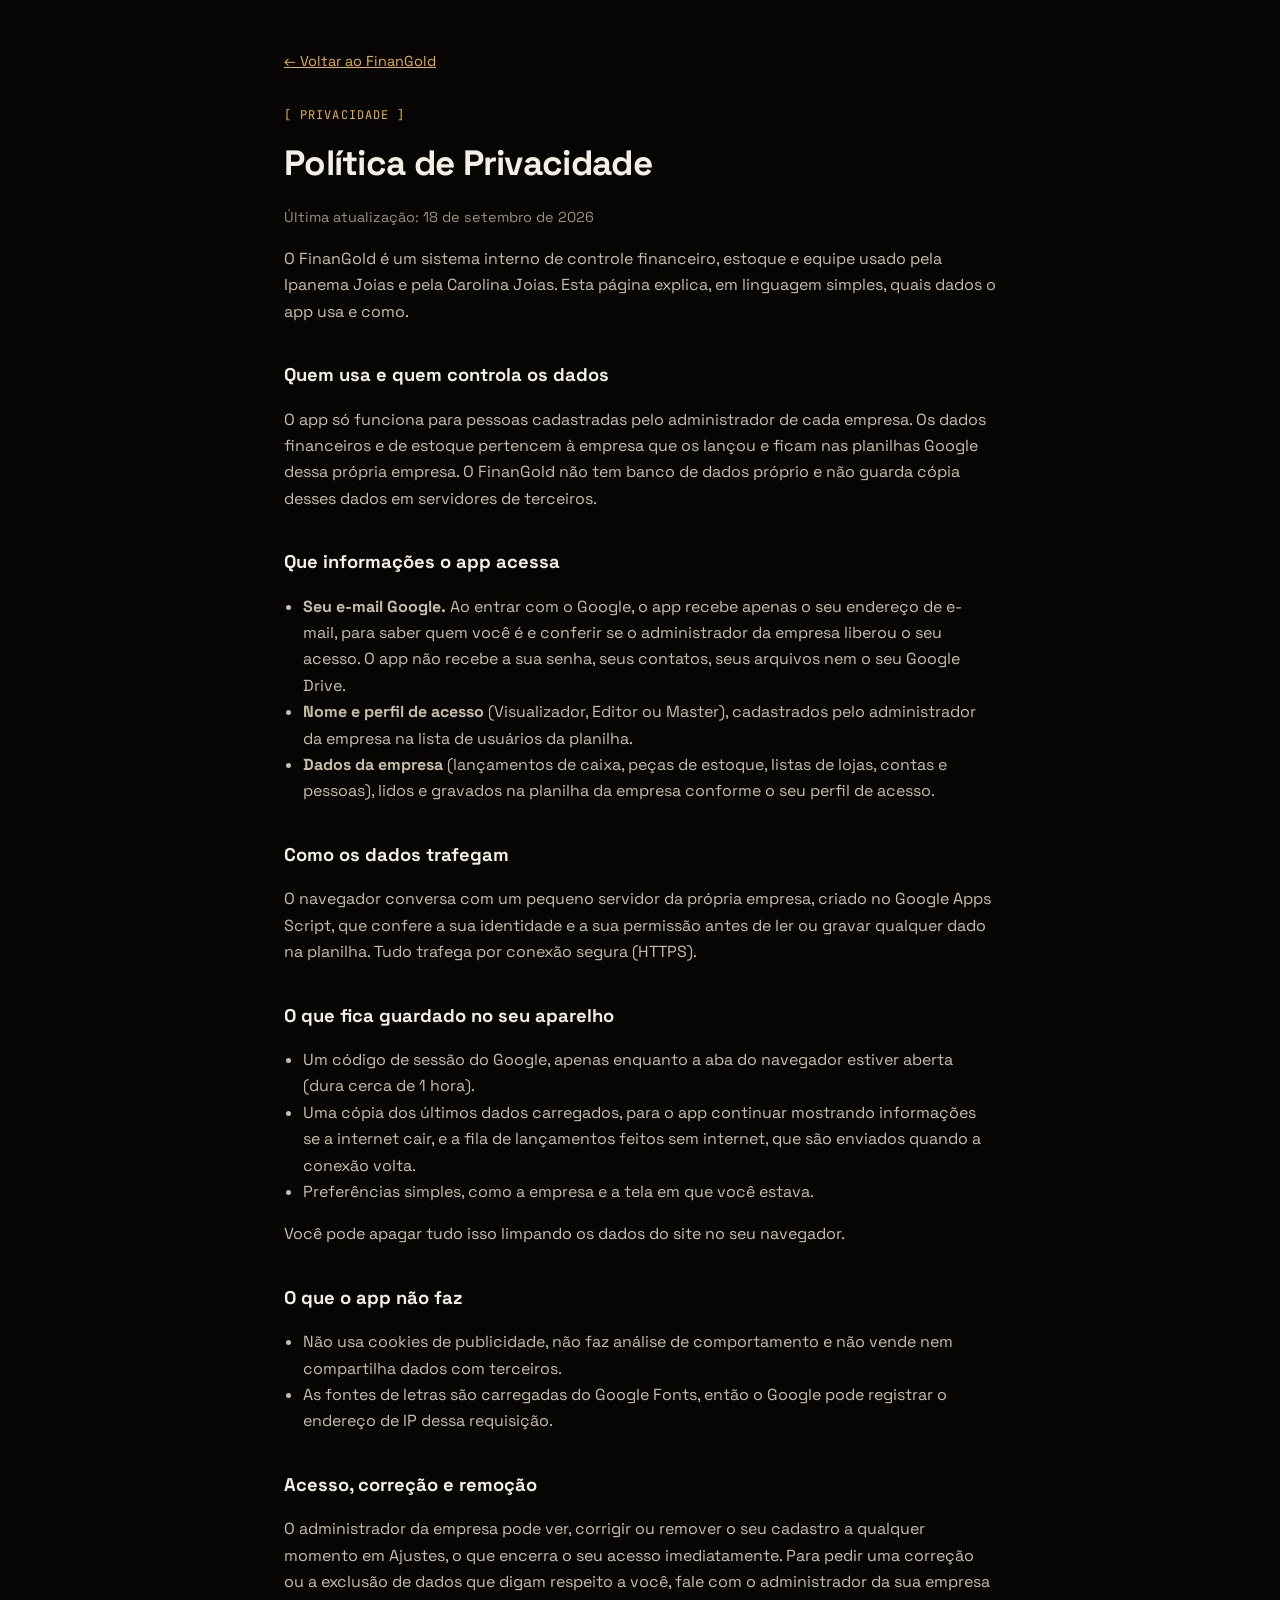
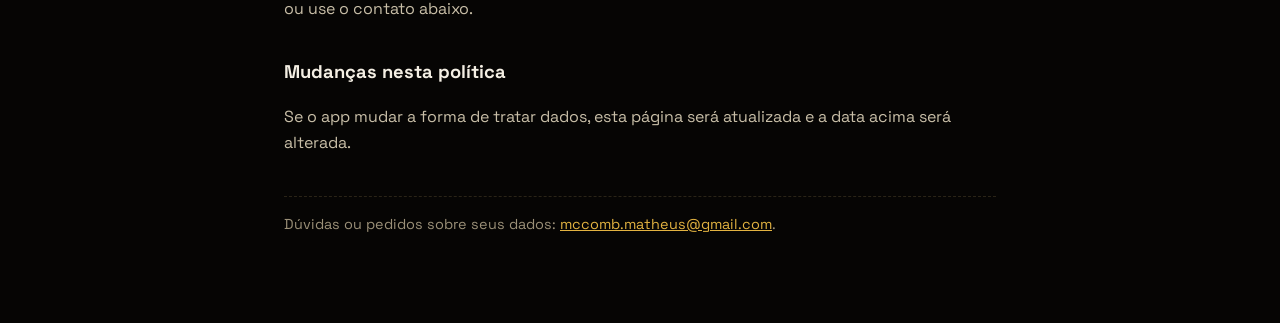
==== privacidade.html @ a1f28ded "Páginas de privacidade e termos" ====
<!DOCTYPE html>
<html lang="pt-BR">
<head>
<meta charset="UTF-8">
<meta name="viewport" content="width=device-width, initial-scale=1.0">
<meta name="theme-color" content="#060504">
<title>Política de Privacidade — FinanGold</title>
<link rel="icon" href="icons/icon-192.png">
<link rel="stylesheet" href="https://fonts.googleapis.com/css2?family=Space+Grotesk:wght@400;500;700&family=JetBrains+Mono:wght@400;500&display=swap">
<style>
:root{color-scheme:dark}
*{box-sizing:border-box}
body{margin:0;background:#060504;color:#f4efe4;font-family:"Space Grotesk",system-ui,sans-serif;line-height:1.65}
main{max-width:760px;margin:0 auto;padding:48px 24px 72px}
.tag{font-family:"JetBrains Mono",ui-monospace,monospace;font-size:12px;letter-spacing:.09em;text-transform:uppercase;color:#e3b341}
h1{font-size:2.2rem;letter-spacing:-.02em;margin:.5rem 0 .25rem}
h2{font-size:1.15rem;margin:2.2rem 0 .5rem;color:#f4efe4}
p,li{color:#c9bfa8}
ul{padding-left:1.2rem}
a{color:#e3b341}
.meta{color:#9b9078;font-size:.9rem}
.back{display:inline-block;margin-bottom:2rem;font-size:.9rem}
hr{border:none;border-top:1px dashed #2a2417;margin:2.5rem 0 1rem}
</style>
</head>
<body>
<main>
<a class="back" href="./">← Voltar ao FinanGold</a>
<div class="tag">[ privacidade ]</div>
<h1>Política de Privacidade</h1>
<p class="meta">Última atualização: 18 de setembro de 2026</p>

<p>O FinanGold é um sistema interno de controle financeiro, estoque e equipe usado pela Ipanema Joias e pela Carolina Joias. Esta página explica, em linguagem simples, quais dados o app usa e como.</p>

<h2>Quem usa e quem controla os dados</h2>
<p>O app só funciona para pessoas cadastradas pelo administrador de cada empresa. Os dados financeiros e de estoque pertencem à empresa que os lançou e ficam nas planilhas Google dessa própria empresa. O FinanGold não tem banco de dados próprio e não guarda cópia desses dados em servidores de terceiros.</p>

<h2>Que informações o app acessa</h2>
<ul>
<li><strong>Seu e-mail Google.</strong> Ao entrar com o Google, o app recebe apenas o seu endereço de e-mail, para saber quem você é e conferir se o administrador da empresa liberou o seu acesso. O app não recebe a sua senha, seus contatos, seus arquivos nem o seu Google Drive.</li>
<li><strong>Nome e perfil de acesso</strong> (Visualizador, Editor ou Master), cadastrados pelo administrador da empresa na lista de usuários da planilha.</li>
<li><strong>Dados da empresa</strong> (lançamentos de caixa, peças de estoque, listas de lojas, contas e pessoas), lidos e gravados na planilha da empresa conforme o seu perfil de acesso.</li>
</ul>

<h2>Como os dados trafegam</h2>
<p>O navegador conversa com um pequeno servidor da própria empresa, criado no Google Apps Script, que confere a sua identidade e a sua permissão antes de ler ou gravar qualquer dado na planilha. Tudo trafega por conexão segura (HTTPS).</p>

<h2>O que fica guardado no seu aparelho</h2>
<ul>
<li>Um código de sessão do Google, apenas enquanto a aba do navegador estiver aberta (dura cerca de 1 hora).</li>
<li>Uma cópia dos últimos dados carregados, para o app continuar mostrando informações se a internet cair, e a fila de lançamentos feitos sem internet, que são enviados quando a conexão volta.</li>
<li>Preferências simples, como a empresa e a tela em que você estava.</li>
</ul>
<p>Você pode apagar tudo isso limpando os dados do site no seu navegador.</p>

<h2>O que o app não faz</h2>
<ul>
<li>Não usa cookies de publicidade, não faz análise de comportamento e não vende nem compartilha dados com terceiros.</li>
<li>As fontes de letras são carregadas do Google Fonts, então o Google pode registrar o endereço de IP dessa requisição.</li>
</ul>

<h2>Acesso, correção e remoção</h2>
<p>O administrador da empresa pode ver, corrigir ou remover o seu cadastro a qualquer momento em Ajustes, o que encerra o seu acesso imediatamente. Para pedir uma correção ou a exclusão de dados que digam respeito a você, fale com o administrador da sua empresa ou use o contato abaixo.</p>

<h2>Mudanças nesta política</h2>
<p>Se o app mudar a forma de tratar dados, esta página será atualizada e a data acima será alterada.</p>
<hr>
<p class="meta">Dúvidas ou pedidos sobre seus dados: <a href="mailto:mccomb.matheus@gmail.com">mccomb.matheus@gmail.com</a>.</p>
</main>
</body>
</html>
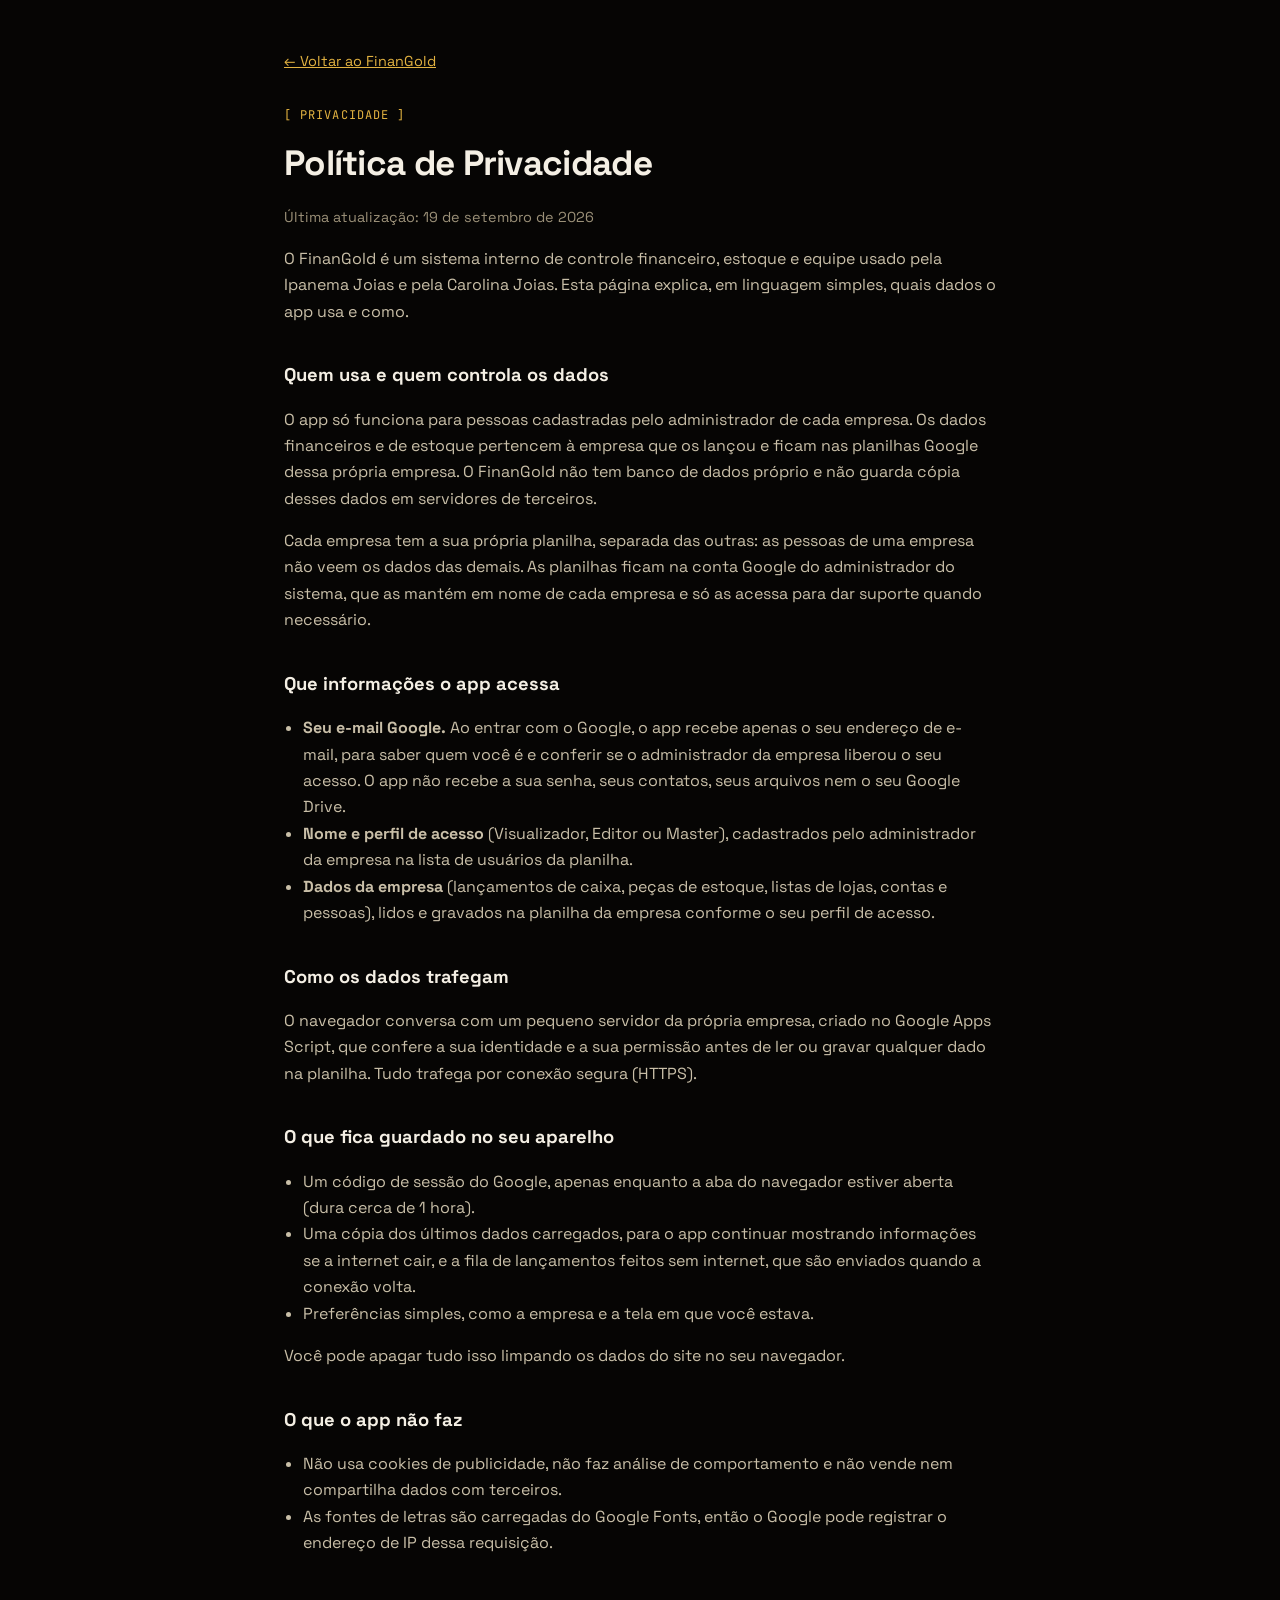
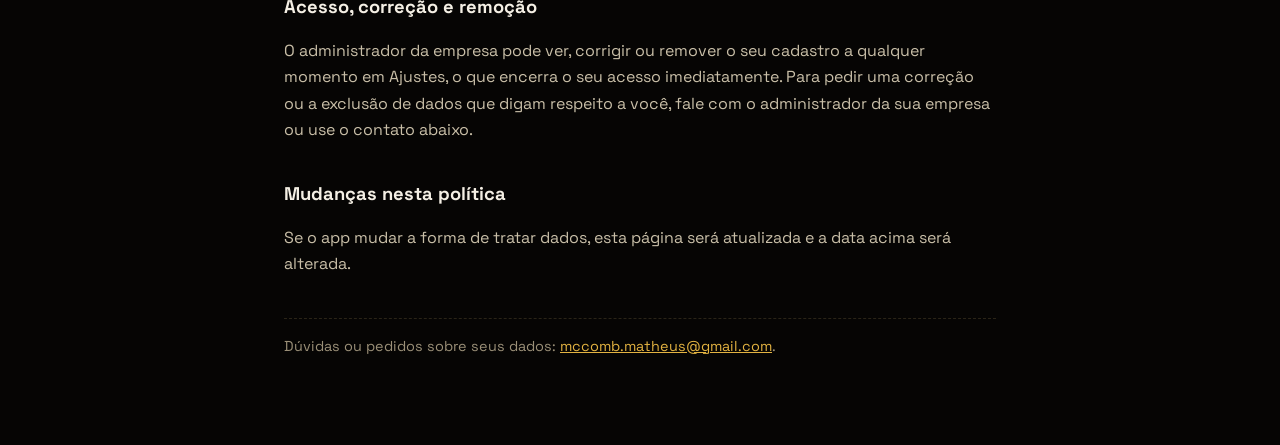
==== commit fa9005e8: "Empresas criadas pelo app e listas de apoio" ====
--- a/privacidade.html
+++ b/privacidade.html
@@ -28,12 +28,13 @@
 <a class="back" href="./">← Voltar ao FinanGold</a>
 <div class="tag">[ privacidade ]</div>
 <h1>Política de Privacidade</h1>
-<p class="meta">Última atualização: 18 de setembro de 2026</p>
+<p class="meta">Última atualização: 19 de setembro de 2026</p>
 
 <p>O FinanGold é um sistema interno de controle financeiro, estoque e equipe usado pela Ipanema Joias e pela Carolina Joias. Esta página explica, em linguagem simples, quais dados o app usa e como.</p>
 
 <h2>Quem usa e quem controla os dados</h2>
 <p>O app só funciona para pessoas cadastradas pelo administrador de cada empresa. Os dados financeiros e de estoque pertencem à empresa que os lançou e ficam nas planilhas Google dessa própria empresa. O FinanGold não tem banco de dados próprio e não guarda cópia desses dados em servidores de terceiros.</p>
+<p>Cada empresa tem a sua própria planilha, separada das outras: as pessoas de uma empresa não veem os dados das demais. As planilhas ficam na conta Google do administrador do sistema, que as mantém em nome de cada empresa e só as acessa para dar suporte quando necessário.</p>
 
 <h2>Que informações o app acessa</h2>
 <ul>
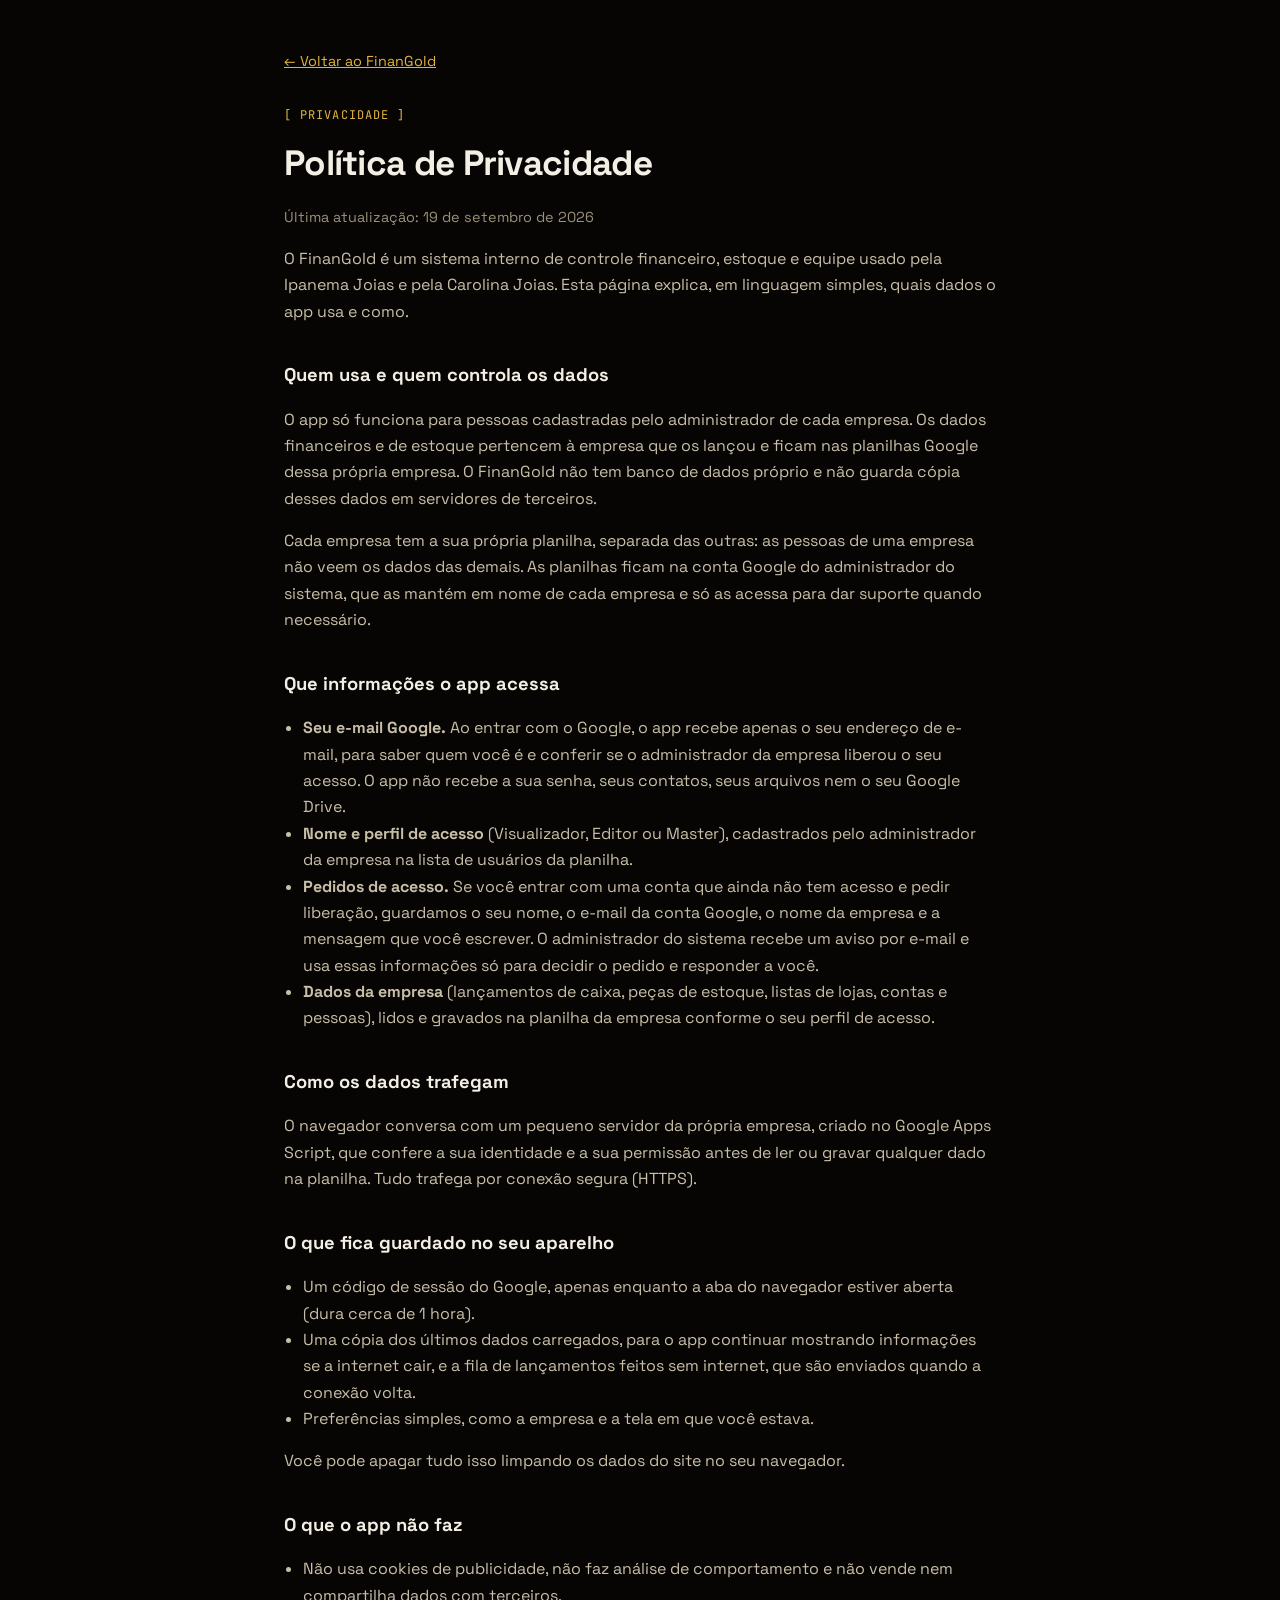
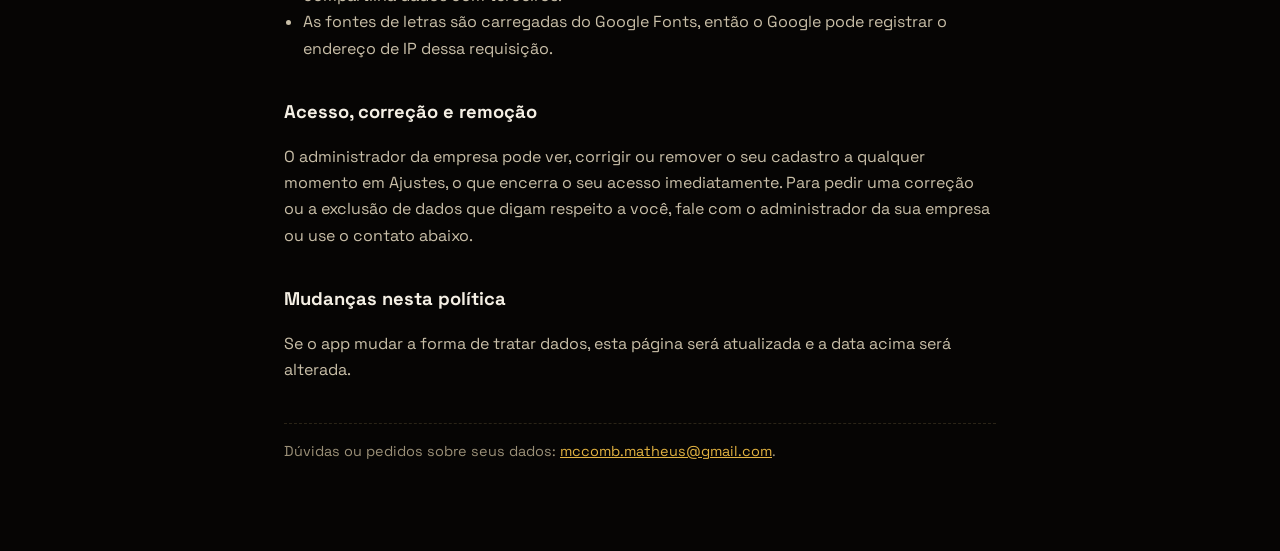
==== commit 7c8283d9: "Pedidos de acesso pelo login" ====
--- a/privacidade.html
+++ b/privacidade.html
@@ -40,6 +40,7 @@
 <ul>
 <li><strong>Seu e-mail Google.</strong> Ao entrar com o Google, o app recebe apenas o seu endereço de e-mail, para saber quem você é e conferir se o administrador da empresa liberou o seu acesso. O app não recebe a sua senha, seus contatos, seus arquivos nem o seu Google Drive.</li>
 <li><strong>Nome e perfil de acesso</strong> (Visualizador, Editor ou Master), cadastrados pelo administrador da empresa na lista de usuários da planilha.</li>
+<li><strong>Pedidos de acesso.</strong> Se você entrar com uma conta que ainda não tem acesso e pedir liberação, guardamos o seu nome, o e-mail da conta Google, o nome da empresa e a mensagem que você escrever. O administrador do sistema recebe um aviso por e-mail e usa essas informações só para decidir o pedido e responder a você.</li>
 <li><strong>Dados da empresa</strong> (lançamentos de caixa, peças de estoque, listas de lojas, contas e pessoas), lidos e gravados na planilha da empresa conforme o seu perfil de acesso.</li>
 </ul>
 
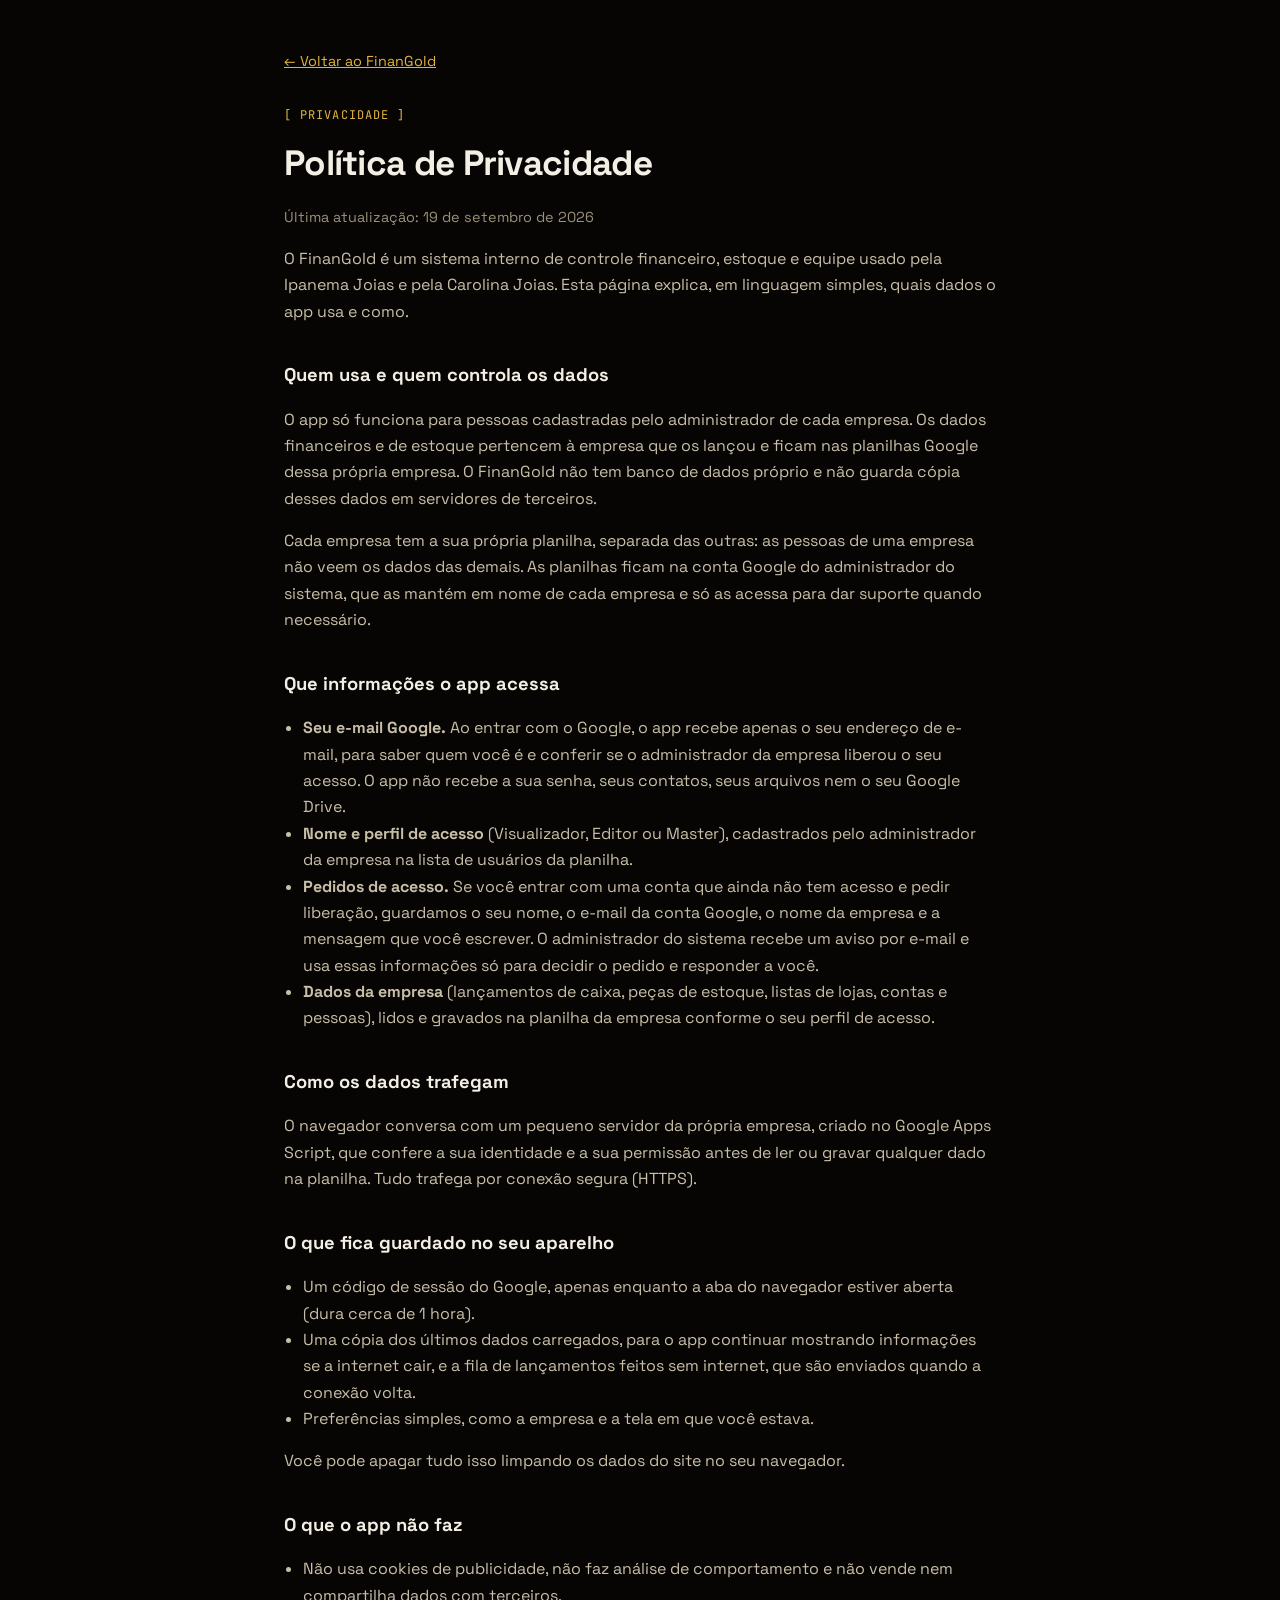
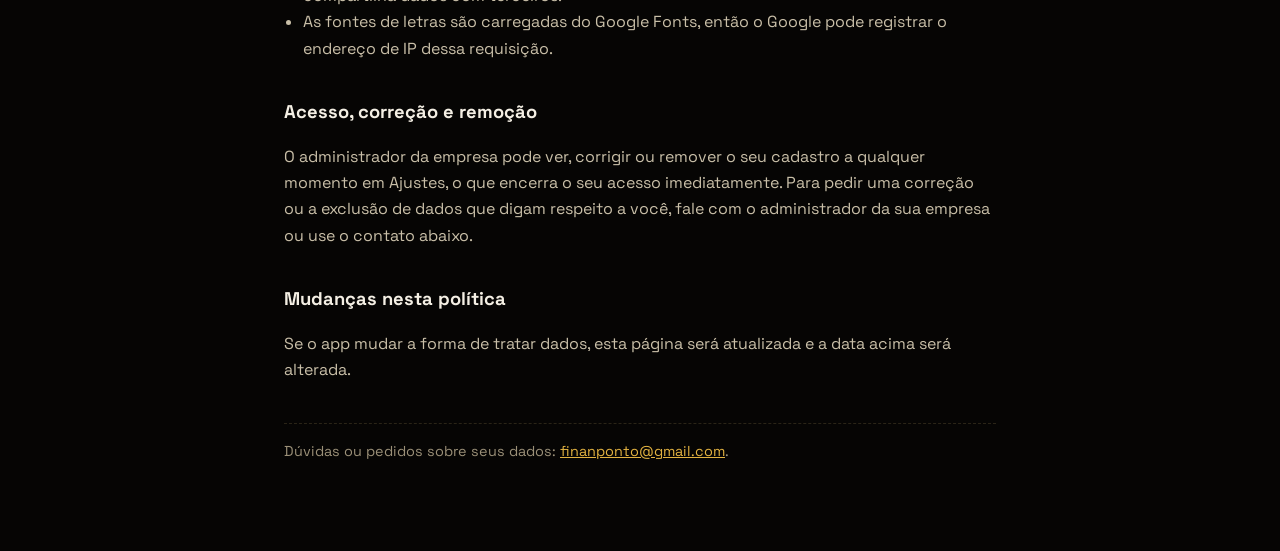
==== commit fc9452d4: "Preparar migração" ====
--- a/privacidade.html
+++ b/privacidade.html
@@ -67,7 +67,7 @@
 <h2>Mudanças nesta política</h2>
 <p>Se o app mudar a forma de tratar dados, esta página será atualizada e a data acima será alterada.</p>
 <hr>
-<p class="meta">Dúvidas ou pedidos sobre seus dados: <a href="mailto:mccomb.matheus@gmail.com">mccomb.matheus@gmail.com</a>.</p>
+<p class="meta">Dúvidas ou pedidos sobre seus dados: <a href="mailto:finanponto@gmail.com">finanponto@gmail.com</a>.</p>
 </main>
 </body>
 </html>
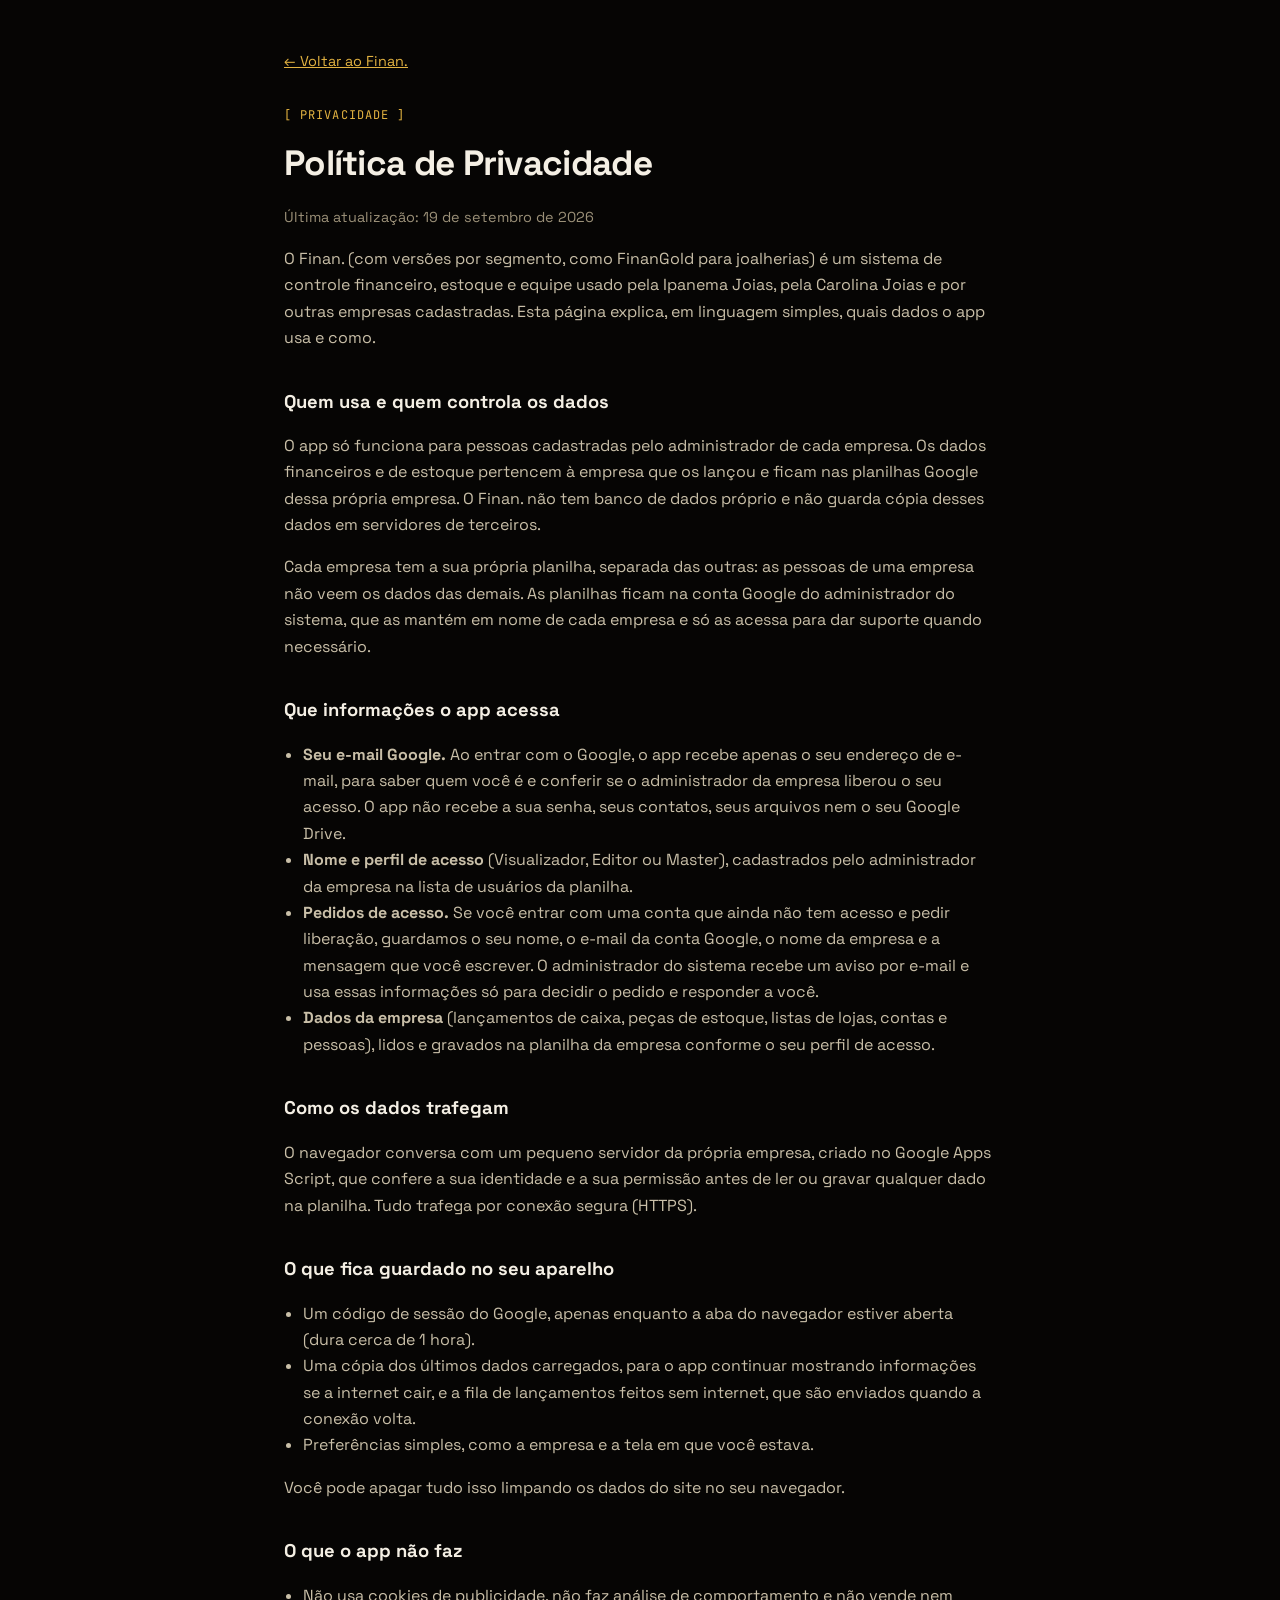
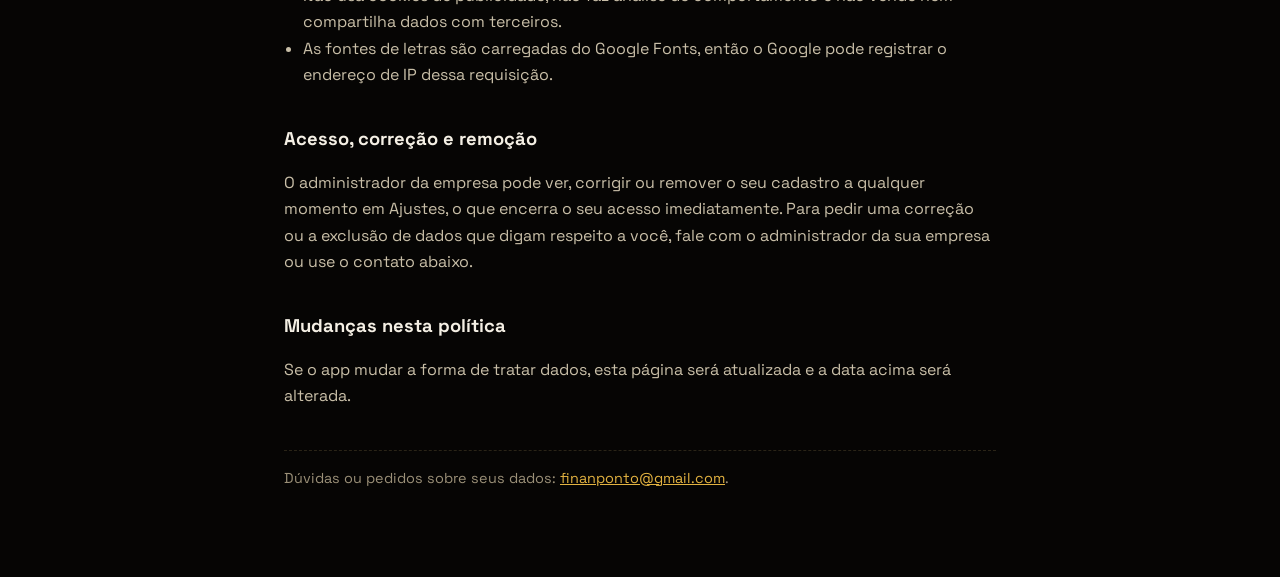
==== commit 693cfd3f: "Finan., segmentos e planilhas adaptáveis" ====
--- a/privacidade.html
+++ b/privacidade.html
@@ -4,7 +4,7 @@
 <meta charset="UTF-8">
 <meta name="viewport" content="width=device-width, initial-scale=1.0">
 <meta name="theme-color" content="#060504">
-<title>Política de Privacidade — FinanGold</title>
+<title>Política de Privacidade — Finan.</title>
 <link rel="icon" href="icons/icon-192.png">
 <link rel="stylesheet" href="https://fonts.googleapis.com/css2?family=Space+Grotesk:wght@400;500;700&family=JetBrains+Mono:wght@400;500&display=swap">
 <style>
@@ -25,15 +25,15 @@
 </head>
 <body>
 <main>
-<a class="back" href="./">← Voltar ao FinanGold</a>
+<a class="back" href="./">← Voltar ao Finan.</a>
 <div class="tag">[ privacidade ]</div>
 <h1>Política de Privacidade</h1>
 <p class="meta">Última atualização: 19 de setembro de 2026</p>
 
-<p>O FinanGold é um sistema interno de controle financeiro, estoque e equipe usado pela Ipanema Joias e pela Carolina Joias. Esta página explica, em linguagem simples, quais dados o app usa e como.</p>
+<p>O Finan. (com versões por segmento, como FinanGold para joalherias) é um sistema de controle financeiro, estoque e equipe usado pela Ipanema Joias, pela Carolina Joias e por outras empresas cadastradas. Esta página explica, em linguagem simples, quais dados o app usa e como.</p>
 
 <h2>Quem usa e quem controla os dados</h2>
-<p>O app só funciona para pessoas cadastradas pelo administrador de cada empresa. Os dados financeiros e de estoque pertencem à empresa que os lançou e ficam nas planilhas Google dessa própria empresa. O FinanGold não tem banco de dados próprio e não guarda cópia desses dados em servidores de terceiros.</p>
+<p>O app só funciona para pessoas cadastradas pelo administrador de cada empresa. Os dados financeiros e de estoque pertencem à empresa que os lançou e ficam nas planilhas Google dessa própria empresa. O Finan. não tem banco de dados próprio e não guarda cópia desses dados em servidores de terceiros.</p>
 <p>Cada empresa tem a sua própria planilha, separada das outras: as pessoas de uma empresa não veem os dados das demais. As planilhas ficam na conta Google do administrador do sistema, que as mantém em nome de cada empresa e só as acessa para dar suporte quando necessário.</p>
 
 <h2>Que informações o app acessa</h2>
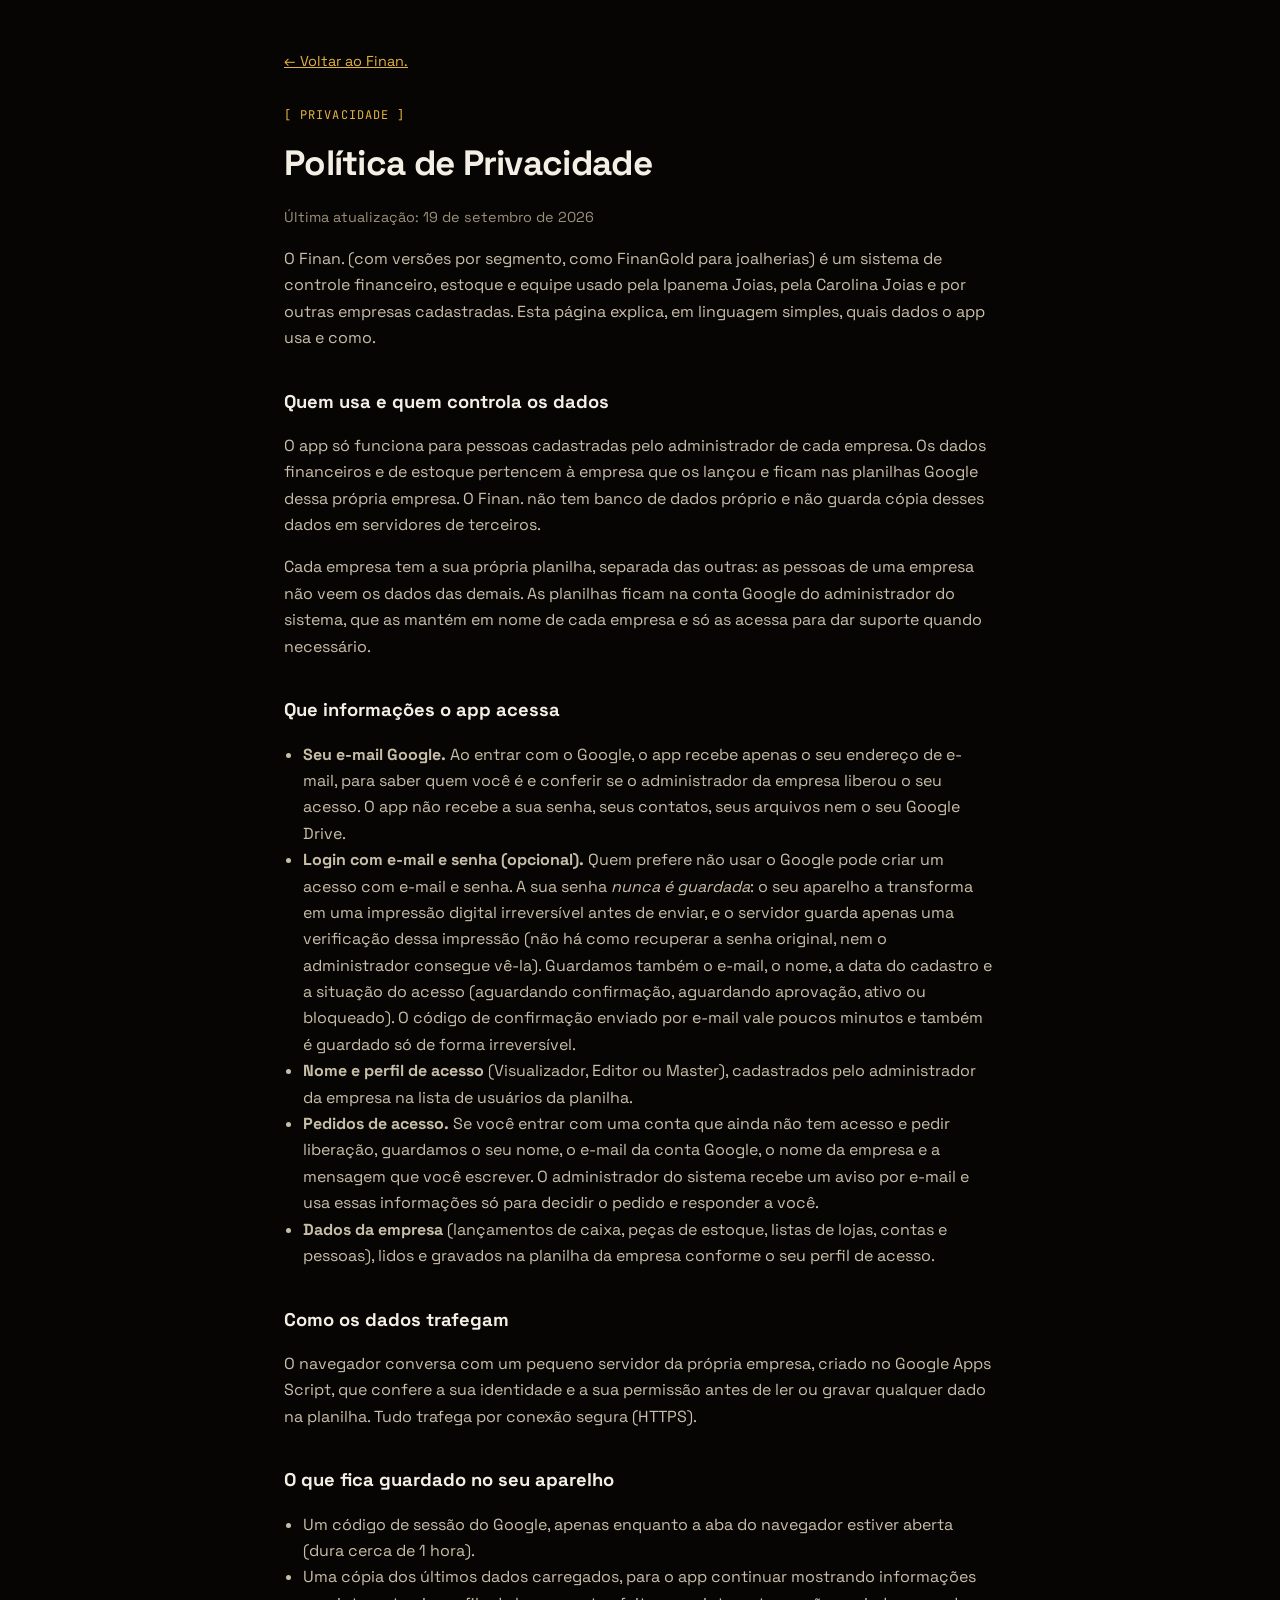
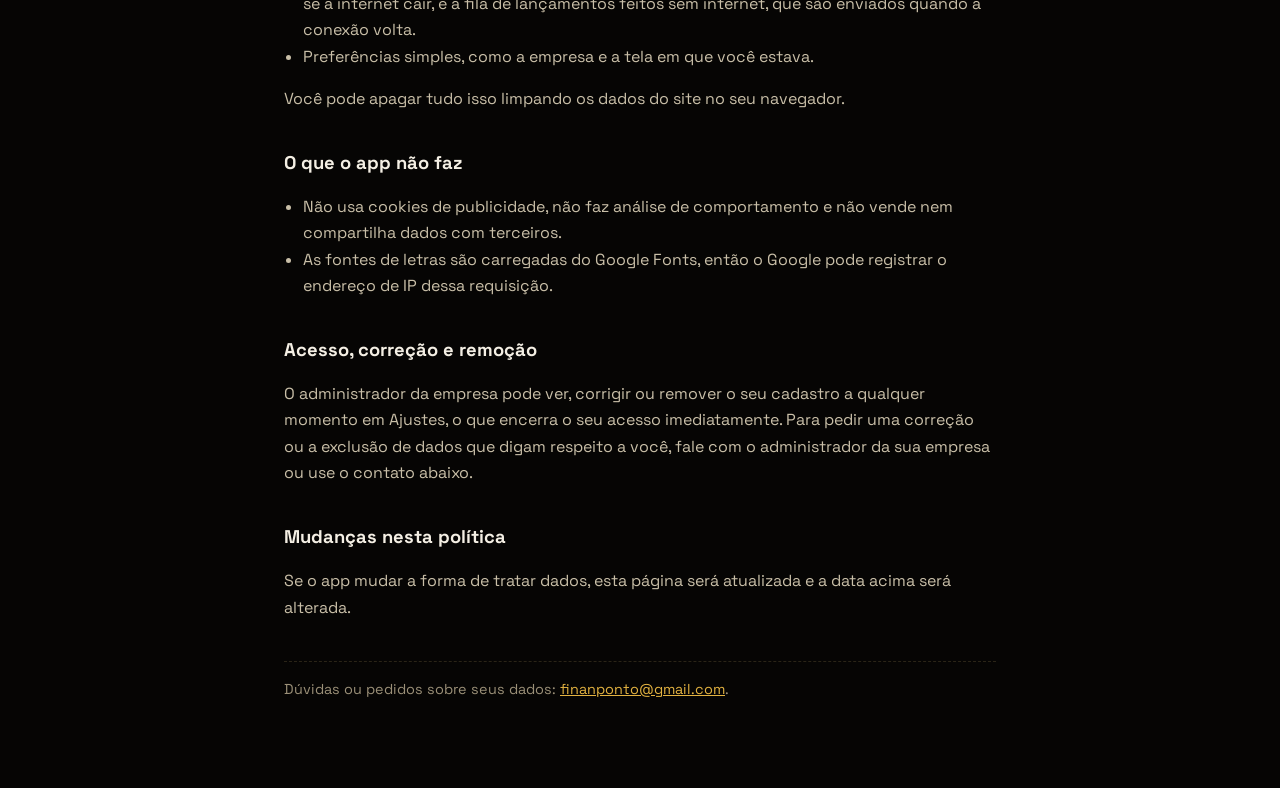
==== commit b9e74b99: "login com senha" ====
--- a/privacidade.html
+++ b/privacidade.html
@@ -39,6 +39,7 @@
 <h2>Que informações o app acessa</h2>
 <ul>
 <li><strong>Seu e-mail Google.</strong> Ao entrar com o Google, o app recebe apenas o seu endereço de e-mail, para saber quem você é e conferir se o administrador da empresa liberou o seu acesso. O app não recebe a sua senha, seus contatos, seus arquivos nem o seu Google Drive.</li>
+<li><strong>Login com e-mail e senha (opcional).</strong> Quem prefere não usar o Google pode criar um acesso com e-mail e senha. A sua senha <em>nunca é guardada</em>: o seu aparelho a transforma em uma impressão digital irreversível antes de enviar, e o servidor guarda apenas uma verificação dessa impressão (não há como recuperar a senha original, nem o administrador consegue vê-la). Guardamos também o e-mail, o nome, a data do cadastro e a situação do acesso (aguardando confirmação, aguardando aprovação, ativo ou bloqueado). O código de confirmação enviado por e-mail vale poucos minutos e também é guardado só de forma irreversível.</li>
 <li><strong>Nome e perfil de acesso</strong> (Visualizador, Editor ou Master), cadastrados pelo administrador da empresa na lista de usuários da planilha.</li>
 <li><strong>Pedidos de acesso.</strong> Se você entrar com uma conta que ainda não tem acesso e pedir liberação, guardamos o seu nome, o e-mail da conta Google, o nome da empresa e a mensagem que você escrever. O administrador do sistema recebe um aviso por e-mail e usa essas informações só para decidir o pedido e responder a você.</li>
 <li><strong>Dados da empresa</strong> (lançamentos de caixa, peças de estoque, listas de lojas, contas e pessoas), lidos e gravados na planilha da empresa conforme o seu perfil de acesso.</li>
